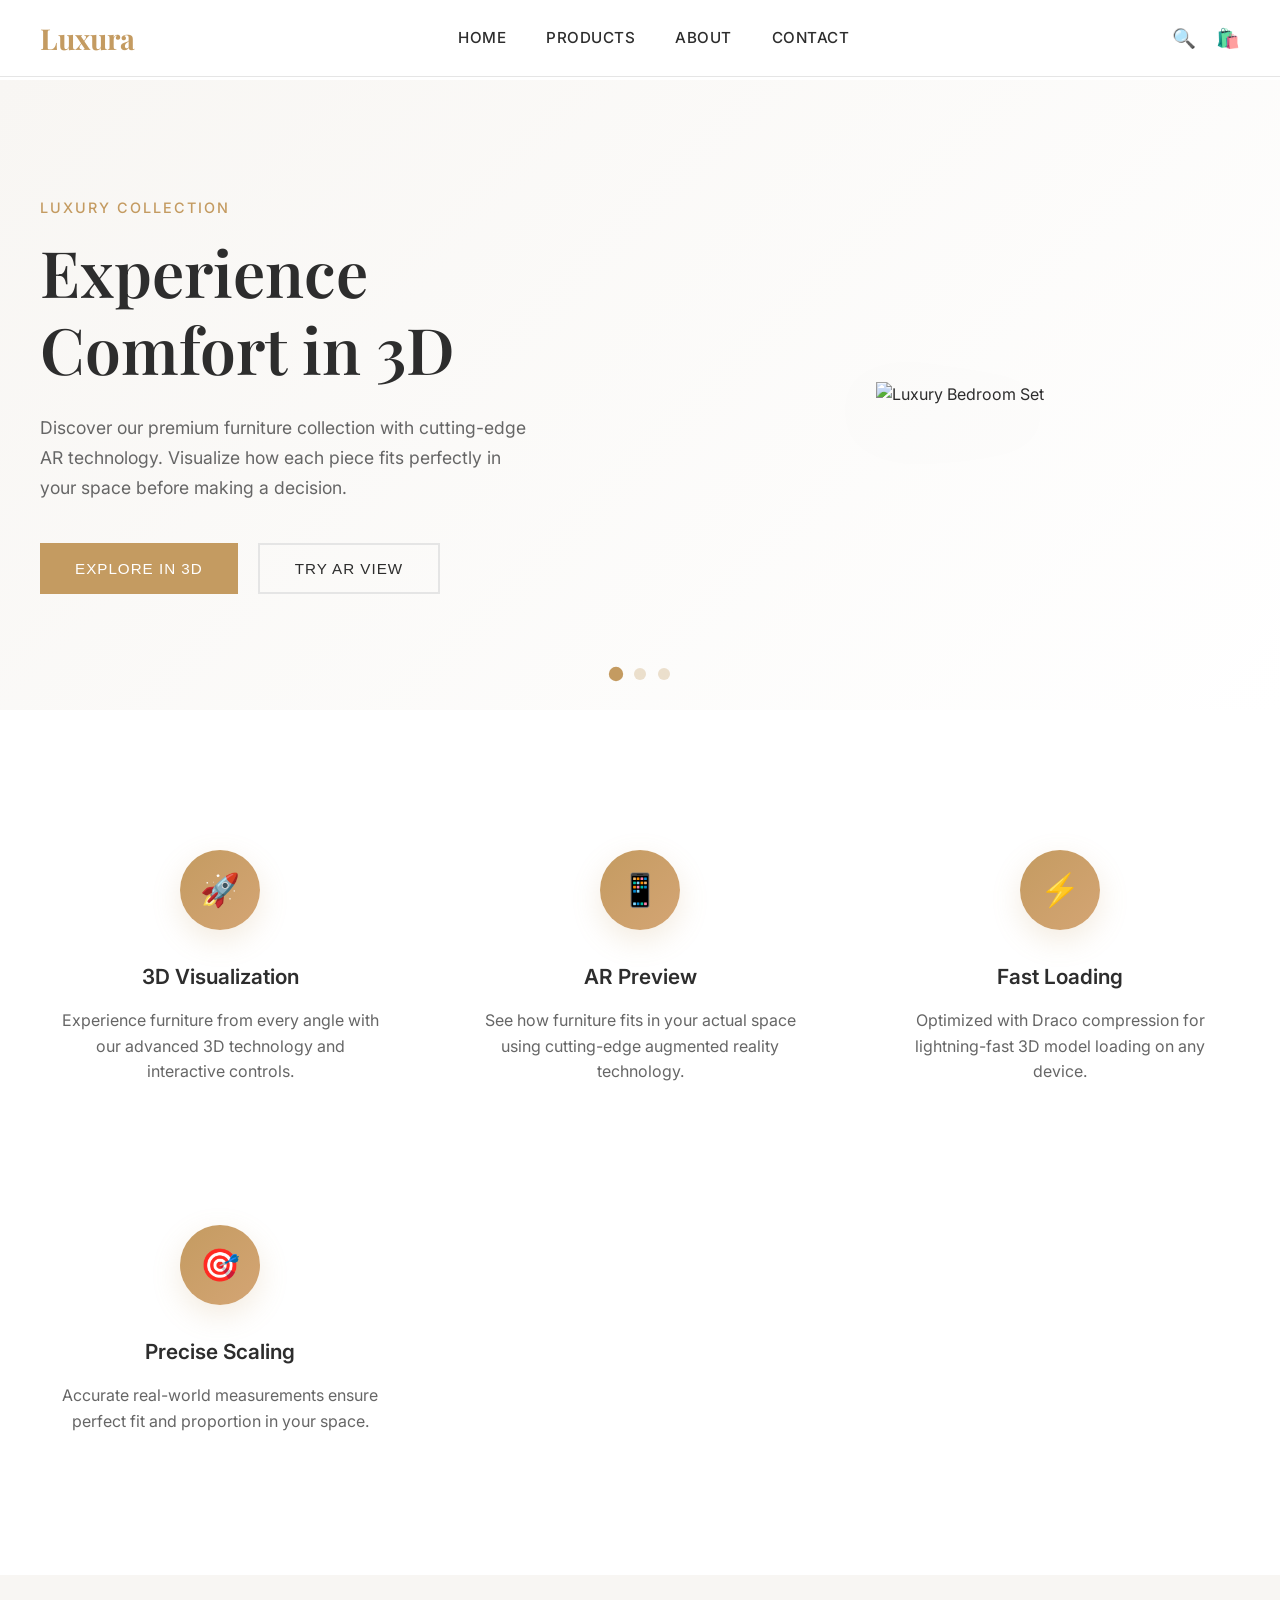
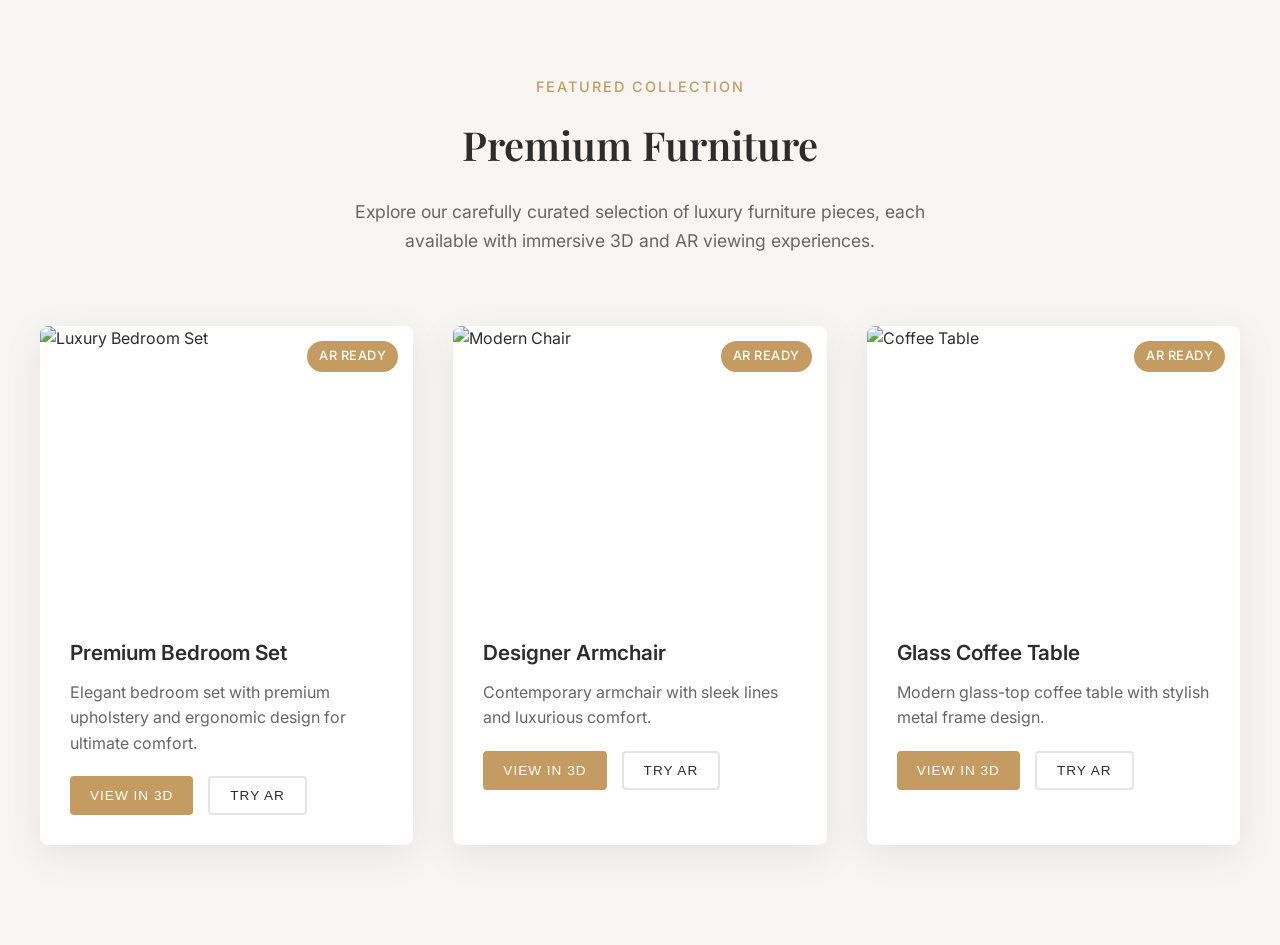
==== index.html @ 8a2a6060 "initial commit" ====
<!DOCTYPE html>
<html lang="en">
  <head>
    <meta charset="UTF-8" />
    <meta name="viewport" content="width=device-width, initial-scale=1.0" />
    <title>Luxury Furniture AR Experience</title>
    <!-- Model Viewer with Draco Compression Support -->
    <script
      type="module"
      src="https://cdn.jsdelivr.net/npm/@google/model-viewer/dist/model-viewer.min.js"
    ></script>
    <!-- Draco Decoder for Model Compression -->
    <script src="https://cdnjs.cloudflare.com/ajax/libs/three.js/r128/examples/js/libs/draco/draco_decoder.js"></script>
    <style>
      @import url("https://fonts.googleapis.com/css2?family=Playfair+Display:wght@400;500;600;700&family=Inter:wght@300;400;500;600&display=swap");

      * {
        margin: 0;
        padding: 0;
        box-sizing: border-box;
      }

      body {
        font-family: "Inter", sans-serif;
        background-color: #ffffff;
        color: #2d2d2d;
        line-height: 1.6;
      }

      /* Header Navigation */
      .header {
        position: fixed;
        top: 0;
        left: 0;
        right: 0;
        background: rgba(255, 255, 255, 0.95);
        backdrop-filter: blur(20px);
        border-bottom: 1px solid rgba(0, 0, 0, 0.1);
        z-index: 1000;
        padding: 15px 0;
        transition: all 0.3s ease;
      }

      .nav-container {
        max-width: 1400px;
        margin: 0 auto;
        padding: 0 40px;
        display: flex;
        justify-content: space-between;
        align-items: center;
      }

      .logo {
        font-family: "Playfair Display", serif;
        font-size: 1.8rem;
        font-weight: 700;
        color: #c49b61;
        text-decoration: none;
      }

      .nav-menu {
        display: flex;
        list-style: none;
        gap: 40px;
      }

      .nav-menu a {
        text-decoration: none;
        color: #2d2d2d;
        font-weight: 500;
        font-size: 0.95rem;
        transition: color 0.3s ease;
        text-transform: uppercase;
        letter-spacing: 0.5px;
      }

      .nav-menu a:hover {
        color: #c49b61;
      }

      .nav-actions {
        display: flex;
        gap: 20px;
        align-items: center;
      }

      .cart-icon,
      .search-icon {
        font-size: 1.2rem;
        color: #2d2d2d;
        cursor: pointer;
        transition: color 0.3s ease;
      }

      .cart-icon:hover,
      .search-icon:hover {
        color: #c49b61;
      }

      /* Hero Section */
      .hero-section {
        margin-top: 80px;
        position: relative;
        background: linear-gradient(135deg, #f8f6f3 0%, #ffffff 100%);
        overflow: hidden;
      }

      .hero-slider {
        position: relative;
        height: 70vh;
        min-height: 600px;
      }

      .slide {
        position: absolute;
        top: 0;
        left: 0;
        width: 100%;
        height: 100%;
        opacity: 0;
        transition: opacity 1s ease-in-out;
        display: flex;
        align-items: center;
      }

      .slide.active {
        opacity: 1;
      }

      .slide-container {
        max-width: 1400px;
        margin: 0 auto;
        padding: 0 40px;
        display: grid;
        grid-template-columns: 1fr 1fr;
        gap: 80px;
        align-items: center;
        height: 100%;
      }

      .slide-content {
        z-index: 2;
      }

      .slide-subtitle {
        font-size: 0.9rem;
        color: #c49b61;
        text-transform: uppercase;
        letter-spacing: 2px;
        margin-bottom: 15px;
        font-weight: 500;
      }

      .slide-title {
        font-family: "Playfair Display", serif;
        font-size: clamp(2.5rem, 5vw, 4rem);
        font-weight: 600;
        color: #2d2d2d;
        margin-bottom: 25px;
        line-height: 1.2;
      }

      .slide-description {
        font-size: 1.1rem;
        color: #666;
        margin-bottom: 40px;
        line-height: 1.7;
        max-width: 500px;
      }

      .hero-buttons {
        display: flex;
        gap: 20px;
        flex-wrap: wrap;
      }

      .btn-primary {
        padding: 15px 35px;
        background: #c49b61;
        color: white;
        border: none;
        font-size: 0.95rem;
        font-weight: 500;
        text-transform: uppercase;
        letter-spacing: 1px;
        cursor: pointer;
        transition: all 0.4s ease;
        text-decoration: none;
        display: inline-block;
        position: relative;
        overflow: hidden;
      }

      .btn-primary:hover {
        background: #b8915a;
        transform: translateY(-2px);
        box-shadow: 0 8px 25px rgba(196, 155, 97, 0.3);
      }

      .btn-secondary {
        padding: 15px 35px;
        background: transparent;
        color: #2d2d2d;
        border: 2px solid #e5e5e5;
        font-size: 0.95rem;
        font-weight: 500;
        text-transform: uppercase;
        letter-spacing: 1px;
        cursor: pointer;
        transition: all 0.4s ease;
        text-decoration: none;
        display: inline-block;
      }

      .btn-secondary:hover {
        border-color: #c49b61;
        color: #c49b61;
        transform: translateY(-2px);
        box-shadow: 0 8px 25px rgba(0, 0, 0, 0.1);
      }

      .slide-image {
        position: relative;
        height: 100%;
        display: flex;
        align-items: center;
        justify-content: center;
      }

      .slide-image img {
        max-width: 100%;
        max-height: 500px;
        object-fit: contain;
        filter: drop-shadow(0 20px 40px rgba(0, 0, 0, 0.1));
        transition: transform 0.6s ease;
      }

      .slide-image:hover img {
        transform: scale(1.05);
      }

      /* Slider Navigation */
      .slider-nav {
        position: absolute;
        bottom: 30px;
        left: 50%;
        transform: translateX(-50%);
        display: flex;
        gap: 12px;
        z-index: 3;
      }

      .nav-dot {
        width: 12px;
        height: 12px;
        border-radius: 50%;
        background: rgba(196, 155, 97, 0.3);
        cursor: pointer;
        transition: all 0.3s ease;
      }

      .nav-dot.active {
        background: #c49b61;
        transform: scale(1.2);
      }

      /* Loading States */
      .loading-overlay {
        position: fixed;
        top: 0;
        left: 0;
        width: 100%;
        height: 100%;
        background: rgba(255, 255, 255, 0.95);
        display: flex;
        flex-direction: column;
        align-items: center;
        justify-content: center;
        z-index: 9999;
        opacity: 0;
        visibility: hidden;
        transition: all 0.3s ease;
      }

      .loading-overlay.active {
        opacity: 1;
        visibility: visible;
      }

      .loading-spinner {
        width: 50px;
        height: 50px;
        border: 3px solid #e5e5e5;
        border-top: 3px solid #c49b61;
        border-radius: 50%;
        animation: spin 1s linear infinite;
        margin-bottom: 20px;
      }

      .loading-text {
        color: #c49b61;
        font-weight: 600;
        font-size: 1.1rem;
      }

      .loading-progress {
        width: 200px;
        height: 4px;
        background: #e5e5e5;
        border-radius: 2px;
        margin-top: 10px;
        overflow: hidden;
      }

      .loading-progress-bar {
        height: 100%;
        background: #c49b61;
        width: 0%;
        transition: width 0.3s ease;
        border-radius: 2px;
      }

      @keyframes spin {
        0% {
          transform: rotate(0deg);
        }
        100% {
          transform: rotate(360deg);
        }
      }

      /* Features Section */
      .features-section {
        padding: 100px 0;
        background: #ffffff;
      }

      .container {
        max-width: 1400px;
        margin: 0 auto;
        padding: 0 40px;
      }

      .features-grid {
        display: grid;
        grid-template-columns: repeat(auto-fit, minmax(280px, 1fr));
        gap: 60px;
      }

      .feature-card {
        text-align: center;
        padding: 40px 20px;
        transition: transform 0.4s ease;
      }

      .feature-card:hover {
        transform: translateY(-10px);
      }

      .feature-icon {
        width: 80px;
        height: 80px;
        margin: 0 auto 30px;
        background: linear-gradient(135deg, #c49b61, #d4a574);
        border-radius: 50%;
        display: flex;
        align-items: center;
        justify-content: center;
        font-size: 2rem;
        color: white;
        box-shadow: 0 10px 30px rgba(196, 155, 97, 0.2);
      }

      .feature-title {
        font-size: 1.3rem;
        font-weight: 600;
        color: #2d2d2d;
        margin-bottom: 15px;
      }

      .feature-description {
        color: #666;
        line-height: 1.6;
      }

      /* Products Section */
      .products-section {
        padding: 100px 0;
        background: #f8f6f3;
      }

      .section-title {
        text-align: center;
        margin-bottom: 70px;
      }

      .section-subtitle {
        font-size: 0.9rem;
        color: #c49b61;
        text-transform: uppercase;
        letter-spacing: 2px;
        margin-bottom: 15px;
        font-weight: 500;
      }

      .section-heading {
        font-family: "Playfair Display", serif;
        font-size: 2.5rem;
        font-weight: 600;
        color: #2d2d2d;
        margin-bottom: 20px;
      }

      .section-description {
        font-size: 1.1rem;
        color: #666;
        max-width: 600px;
        margin: 0 auto;
        line-height: 1.7;
      }

      .products-grid {
        display: grid;
        grid-template-columns: repeat(auto-fit, minmax(350px, 1fr));
        gap: 40px;
        margin-top: 60px;
      }

      .product-card {
        background: white;
        border-radius: 8px;
        overflow: hidden;
        box-shadow: 0 10px 40px rgba(0, 0, 0, 0.08);
        transition: all 0.4s ease;
        cursor: pointer;
      }

      .product-card:hover {
        transform: translateY(-5px);
        box-shadow: 0 20px 60px rgba(0, 0, 0, 0.12);
      }

      .product-image {
        height: 280px;
        overflow: hidden;
        position: relative;
      }

      .product-image img {
        width: 100%;
        height: 100%;
        object-fit: cover;
        transition: transform 0.6s ease;
      }

      .product-card:hover .product-image img {
        transform: scale(1.1);
      }

      .ar-badge {
        position: absolute;
        top: 15px;
        right: 15px;
        background: #c49b61;
        color: white;
        padding: 5px 12px;
        border-radius: 20px;
        font-size: 0.8rem;
        font-weight: 500;
        text-transform: uppercase;
        letter-spacing: 0.5px;
      }

      .product-info {
        padding: 30px;
      }

      .product-title {
        font-size: 1.3rem;
        font-weight: 600;
        color: #2d2d2d;
        margin-bottom: 10px;
      }

      .product-description {
        color: #666;
        margin-bottom: 20px;
        line-height: 1.6;
      }

      .product-actions {
        display: flex;
        gap: 15px;
      }

      .btn-small {
        padding: 10px 20px;
        font-size: 0.85rem;
        border-radius: 4px;
      }

      /* 3D Model Section */
      #model-section {
        display: none;
        padding: 100px 0;
        background: #ffffff;
        border-top: 1px solid #e5e5e5;
        animation: fadeInUp 0.8s ease-out;
      }

      @keyframes fadeInUp {
        from {
          opacity: 0;
          transform: translateY(40px);
        }
        to {
          opacity: 1;
          transform: translateY(0);
        }
      }

      .model-container {
        max-width: 1400px;
        margin: 0 auto;
        display: grid;
        grid-template-columns: 300px 1fr;
        gap: 40px;
        align-items: start;
      }

      .model-title {
        font-family: "Playfair Display", serif;
        font-size: 2.5rem;
        font-weight: 600;
        color: #2d2d2d;
        margin-bottom: 60px;
        grid-column: 1 / -1;
        text-align: center;
      }

      /* Customization Panel */
      .customization-panel {
        background: #f8f6f3;
        border-radius: 12px;
        padding: 30px;
        box-shadow: 0 10px 30px rgba(0, 0, 0, 0.1);
        position: sticky;
        top: 120px;
        max-height: calc(100vh - 140px);
        overflow-y: auto;
      }

      .panel-title {
        font-size: 1.3rem;
        font-weight: 600;
        color: #2d2d2d;
        margin-bottom: 25px;
        display: flex;
        align-items: center;
        gap: 10px;
      }

      .customization-group {
        margin-bottom: 30px;
        padding-bottom: 25px;
        border-bottom: 1px solid rgba(0, 0, 0, 0.1);
      }

      .group-title {
        font-size: 1rem;
        font-weight: 600;
        color: #2d2d2d;
        margin-bottom: 15px;
        text-transform: uppercase;
        letter-spacing: 0.5px;
      }

      .option-grid {
        display: grid;
        grid-template-columns: repeat(auto-fit, minmax(50px, 1fr));
        gap: 10px;
      }

      .color-option {
        width: 50px;
        height: 50px;
        border-radius: 8px;
        border: 3px solid transparent;
        cursor: pointer;
        transition: all 0.3s ease;
        position: relative;
      }

      .color-option.active {
        border-color: #c49b61;
        transform: scale(1.1);
        box-shadow: 0 0 0 2px rgba(196, 155, 97, 0.3);
      }

      .color-beige {
        background: #d4c5a8;
      }
      .color-brown {
        background: #8b4513;
      }
      .color-gray {
        background: #808080;
      }
      .color-navy {
        background: #1e3a8a;
      }
      .color-green {
        background: #16a34a;
      }
      .color-burgundy {
        background: #7c2d12;
      }

      .size-selector {
        display: flex;
        gap: 10px;
        flex-wrap: wrap;
      }

      .size-option {
        padding: 8px 16px;
        background: white;
        border: 2px solid #e5e5e5;
        border-radius: 6px;
        cursor: pointer;
        transition: all 0.3s ease;
        font-weight: 500;
        font-size: 0.9rem;
      }

      .size-option.active {
        background: #c49b61;
        color: white;
        border-color: #c49b61;
      }

      .price-display {
        background: white;
        padding: 20px;
        border-radius: 8px;
        text-align: center;
        margin-top: 20px;
        border: 2px solid #c49b61;
      }

      .current-price {
        font-size: 2rem;
        font-weight: 700;
        color: #c49b61;
        font-family: "Playfair Display", serif;
      }

      .price-label {
        font-size: 0.9rem;
        color: #666;
        text-transform: uppercase;
        letter-spacing: 0.5px;
      }

      .ar-controls {
        display: flex;
        gap: 10px;
        margin-top: 25px;
      }

      .ar-btn {
        flex: 1;
        padding: 12px 20px;
        border: none;
        border-radius: 6px;
        font-weight: 600;
        font-size: 0.9rem;
        cursor: pointer;
        transition: all 0.3s ease;
        text-transform: uppercase;
        letter-spacing: 0.5px;
      }

      .ar-btn-primary {
        background: #c49b61;
        color: white;
      }

      .ar-btn-primary:hover {
        background: #b8915a;
        transform: translateY(-2px);
      }

      .ar-btn-secondary {
        background: white;
        color: #2d2d2d;
        border: 2px solid #e5e5e5;
      }

      /* Model Viewer */
      .model-viewer-container {
        position: relative;
      }

      model-viewer {
        width: 100%;
        height: 600px;
        border-radius: 12px;
        box-shadow: 0 20px 60px rgba(0, 0, 0, 0.1);
        background: #f8f6f3;
      }

      /* AR overlay */
      .ar-overlay {
        position: absolute;
        top: 20px;
        left: 20px;
        right: 20px;
        background: rgba(255, 255, 255, 0.95);
        backdrop-filter: blur(10px);
        padding: 15px 20px;
        border-radius: 10px;
        display: none;
        align-items: center;
        justify-content: space-between;
        z-index: 100;
      }

      .ar-overlay.active {
        display: flex;
      }

      .ar-status {
        display: flex;
        align-items: center;
        gap: 10px;
        font-weight: 600;
        color: #c49b61;
      }

      .ar-close {
        background: none;
        border: none;
        font-size: 1.5rem;
        cursor: pointer;
        color: #666;
      }

      /* Responsive Design */
      @media (max-width: 1024px) {
        .model-container {
          grid-template-columns: 1fr;
          gap: 30px;
        }

        .customization-panel {
          position: relative;
          top: auto;
          max-height: none;
          order: -1;
        }
      }

      @media (max-width: 768px) {
        .nav-container {
          padding: 0 20px;
        }

        .nav-menu {
          display: none;
        }

        .slide-container {
          grid-template-columns: 1fr;
          gap: 40px;
          padding: 0 20px;
          text-align: center;
        }

        .container {
          padding: 0 20px;
        }

        .features-grid {
          grid-template-columns: 1fr;
          gap: 40px;
        }

        .products-grid {
          grid-template-columns: 1fr;
          gap: 30px;
        }

        model-viewer {
          height: 400px;
        }
      }
    </style>
  </head>
  <body>
    <!-- Loading Overlay -->
    <div class="loading-overlay" id="loadingOverlay">
      <div class="loading-spinner"></div>
      <div class="loading-text" id="loadingText">Loading 3D Model...</div>
      <div class="loading-progress">
        <div class="loading-progress-bar" id="loadingProgress"></div>
      </div>
    </div>

    <!-- Header -->
    <header class="header">
      <nav class="nav-container">
        <a href="#" class="logo">Luxura</a>
        <ul class="nav-menu">
          <li><a href="#home">Home</a></li>
          <li><a href="#products">Products</a></li>
          <li><a href="#about">About</a></li>
          <li><a href="#contact">Contact</a></li>
        </ul>
        <div class="nav-actions">
          <span class="search-icon">🔍</span>
          <span class="cart-icon">🛍️</span>
        </div>
      </nav>
    </header>

    <!-- Hero Section -->
    <section class="hero-section" id="home">
      <div class="hero-slider">
        <!-- Slide 1 - Premium Bed -->
        <div class="slide active">
          <div class="slide-container">
            <div class="slide-content">
              <div class="slide-subtitle">Luxury Collection</div>
              <h1 class="slide-title">Experience Comfort in 3D</h1>
              <p class="slide-description">
                Discover our premium furniture collection with cutting-edge AR
                technology. Visualize how each piece fits perfectly in your
                space before making a decision.
              </p>
              <div class="hero-buttons">
                <button class="btn-primary" onclick="openModelView()">
                  Explore in 3D
                </button>
                <button class="btn-secondary" onclick="openAR()">
                  Try AR View
                </button>
              </div>
            </div>
            <div class="slide-image">
              <img
                src="https://images.unsplash.com/photo-1631049307264-da0ec9d70304?w=600&h=400&fit=crop"
                alt="Luxury Bedroom Set"
                loading="lazy"
              />
            </div>
          </div>
        </div>

        <!-- Slide 2 -->
        <div class="slide">
          <div class="slide-container">
            <div class="slide-content">
              <div class="slide-subtitle">Modern Design</div>
              <h1 class="slide-title">Crafted for Elegance</h1>
              <p class="slide-description">
                Each piece in our collection is meticulously designed to blend
                comfort with sophisticated aesthetics, perfect for the modern
                home.
              </p>
              <div class="hero-buttons">
                <button class="btn-primary" onclick="openModelView()">
                  View Collection
                </button>
                <button class="btn-secondary">Learn More</button>
              </div>
            </div>
            <div class="slide-image">
              <img
                src="https://images.unsplash.com/photo-1586023492125-27b2c045efd7?w=600&h=400&fit=crop"
                alt="Modern Chair"
                loading="lazy"
              />
            </div>
          </div>
        </div>

        <!-- Slide 3 -->
        <div class="slide">
          <div class="slide-container">
            <div class="slide-content">
              <div class="slide-subtitle">AR Technology</div>
              <h1 class="slide-title">Future of Shopping</h1>
              <p class="slide-description">
                Revolutionary augmented reality experience lets you place
                furniture in your actual space, ensuring the perfect fit every
                time.
              </p>
              <div class="hero-buttons">
                <button class="btn-primary" onclick="openAR()">
                  Start AR Experience
                </button>
                <button class="btn-secondary">Watch Demo</button>
              </div>
            </div>
            <div class="slide-image">
              <img
                src="https://images.unsplash.com/photo-1555041469-a586c61ea9bc?w=600&h=400&fit=crop"
                alt="Living Room"
                loading="lazy"
              />
            </div>
          </div>
        </div>
      </div>

      <!-- Slider Navigation -->
      <div class="slider-nav">
        <div class="nav-dot active" onclick="showSlide(0)"></div>
        <div class="nav-dot" onclick="showSlide(1)"></div>
        <div class="nav-dot" onclick="showSlide(2)"></div>
      </div>
    </section>

    <!-- Features Section -->
    <section class="features-section">
      <div class="container">
        <div class="features-grid">
          <div class="feature-card">
            <div class="feature-icon">🚀</div>
            <h3 class="feature-title">3D Visualization</h3>
            <p class="feature-description">
              Experience furniture from every angle with our advanced 3D
              technology and interactive controls.
            </p>
          </div>
          <div class="feature-card">
            <div class="feature-icon">📱</div>
            <h3 class="feature-title">AR Preview</h3>
            <p class="feature-description">
              See how furniture fits in your actual space using cutting-edge
              augmented reality technology.
            </p>
          </div>
          <div class="feature-card">
            <div class="feature-icon">⚡</div>
            <h3 class="feature-title">Fast Loading</h3>
            <p class="feature-description">
              Optimized with Draco compression for lightning-fast 3D model
              loading on any device.
            </p>
          </div>
          <div class="feature-card">
            <div class="feature-icon">🎯</div>
            <h3 class="feature-title">Precise Scaling</h3>
            <p class="feature-description">
              Accurate real-world measurements ensure perfect fit and proportion
              in your space.
            </p>
          </div>
        </div>
      </div>
    </section>

    <!-- Products Section -->
    <section class="products-section" id="products">
      <div class="container">
        <div class="section-title">
          <div class="section-subtitle">Featured Collection</div>
          <h2 class="section-heading">Premium Furniture</h2>
          <p class="section-description">
            Explore our carefully curated selection of luxury furniture pieces,
            each available with immersive 3D and AR viewing experiences.
          </p>
        </div>

        <div class="products-grid">
          <div class="product-card" onclick="openModelView()">
            <div class="product-image">
              <img
                src="https://images.unsplash.com/photo-1631049307264-da0ec9d70304?w=400&h=300&fit=crop"
                alt="Luxury Bedroom Set"
                loading="lazy"
              />
              <div class="ar-badge">AR Ready</div>
            </div>
            <div class="product-info">
              <h3 class="product-title">Premium Bedroom Set</h3>
              <p class="product-description">
                Elegant bedroom set with premium upholstery and ergonomic design
                for ultimate comfort.
              </p>
              <div class="product-actions">
                <button class="btn-primary btn-small">View in 3D</button>
                <button class="btn-secondary btn-small">Try AR</button>
              </div>
            </div>
          </div>

          <div class="product-card">
            <div class="product-image">
              <img
                src="https://images.unsplash.com/photo-1586023492125-27b2c045efd7?w=400&h=300&fit=crop"
                alt="Modern Chair"
                loading="lazy"
              />
              <div class="ar-badge">AR Ready</div>
            </div>
            <div class="product-info">
              <h3 class="product-title">Designer Armchair</h3>
              <p class="product-description">
                Contemporary armchair with sleek lines and luxurious comfort.
              </p>
              <div class="product-actions">
                <button class="btn-primary btn-small">View in 3D</button>
                <button class="btn-secondary btn-small">Try AR</button>
              </div>
            </div>
          </div>

          <div class="product-card">
            <div class="product-image">
              <img
                src="https://images.unsplash.com/photo-1555041469-a586c61ea9bc?w=400&h=300&fit=crop"
                alt="Coffee Table"
                loading="lazy"
              />
              <div class="ar-badge">AR Ready</div>
            </div>
            <div class="product-info">
              <h3 class="product-title">Glass Coffee Table</h3>
              <p class="product-description">
                Modern glass-top coffee table with stylish metal frame design.
              </p>
              <div class="product-actions">
                <button class="btn-primary btn-small">View in 3D</button>
                <button class="btn-secondary btn-small">Try AR</button>
              </div>
            </div>
          </div>
        </div>
      </div>
    </section>

    <!-- 3D Model Section -->
    <section id="model-section">
      <div class="container">
        <h2 class="model-title">Customize Your Furniture</h2>
        <div class="model-container">
          <!-- Customization Panel -->
          <div class="customization-panel">
            <h3 class="panel-title">🎨 Customization Options</h3>

            <!-- Color Selection -->
            <div class="customization-group">
              <div class="group-title">Colors</div>
              <div class="option-grid">
                <div
                  class="color-option color-beige active"
                  data-color="beige"
                  title="Beige"
                ></div>
                <div
                  class="color-option color-brown"
                  data-color="brown"
                  title="Brown"
                ></div>
                <div
                  class="color-option color-gray"
                  data-color="gray"
                  title="Gray"
                ></div>
                <div
                  class="color-option color-navy"
                  data-color="navy"
                  title="Navy"
                ></div>
                <div
                  class="color-option color-green"
                  data-color="green"
                  title="Green"
                ></div>
                <div
                  class="color-option color-burgundy"
                  data-color="burgundy"
                  title="Burgundy"
                ></div>
              </div>
            </div>

            <!-- Size Selection -->
            <div class="customization-group">
              <div class="group-title">Size</div>
              <div class="size-selector">
                <div class="size-option" data-size="single">Single</div>
                <div class="size-option active" data-size="queen">Queen</div>
                <div class="size-option" data-size="king">King</div>
              </div>
            </div>

            <!-- Price Display -->
            <div class="price-display">
              <div class="price-label">Current Price</div>
              <div class="current-price" id="currentPrice">$1,299</div>
            </div>

            <!-- AR Controls -->
            <div class="ar-controls">
              <button class="ar-btn ar-btn-primary" onclick="launchCustomAR()">
                View in AR
              </button>
              <button
                class="ar-btn ar-btn-secondary"
                onclick="resetCustomization()"
              >
                Reset
              </button>
              <button
                class="ar-btn ar-btn-secondary"
                onclick="reloadModel()"
                id="reloadBtn"
                style="display: none"
              >
                Reload Model
              </button>
            </div>
          </div>

          <!-- Model Viewer Container -->
          <div class="model-viewer-container">
            <!-- AR Overlay -->
            <div class="ar-overlay" id="arOverlay">
              <div class="ar-status">
                <span>🎯</span>
                <span>AR Mode Active - Tap to place furniture</span>
              </div>
              <button class="ar-close" onclick="closeAR()">&times;</button>
            </div>

            <model-viewer
              id="modelViewer"
              src="Asset.glb"
              alt="Customizable 3D furniture model"
              auto-rotate
              camera-controls
              ar
              ar-modes="scene-viewer webxr quick-look"
              shadow-intensity="1"
              environment-image="neutral"
              exposure="1"
              shadow-softness="0.25"
              loading="eager"
              poster="data:image/svg+xml,%3Csvg xmlns='http://www.w3.org/2000/svg' width='300' height='200'%3E%3Crect width='100%25' height='100%25' fill='%23f8f6f3'/%3E%3Ctext x='50%25' y='50%25' font-size='18' text-anchor='middle' dy='.3em' fill='%23c49b61'%3ELoading 3D Model...%3C/text%3E%3C/svg%3E"
              ar-scale="auto"
              ar-placement="floor"
              interaction-prompt="auto"
            >
              <!-- AR button -->
              <button
                slot="ar-button"
                class="ar-btn ar-btn-primary"
                style="position: absolute; bottom: 20px; right: 20px"
              >
                👁️ View in AR
              </button>

              <!-- Loading progress -->
              <div slot="progress-bar" class="progress-bar hide">
                <div class="update-bar"></div>
              </div>
            </model-viewer>
          </div>
        </div>
      </div>
    </section>

    <script>
      // Enhanced customization state with Draco compression support
      let customizationState = {
        color: "beige",
        material: "fabric",
        size: "queen",
        addons: [],
        basePrice: 1299,
        totalPrice: 1299,
      };

      // Price modifiers for bedroom furniture
      const priceModifiers = {
        colors: {
          beige: 0,
          brown: 50,
          gray: 25,
          navy: 75,
          green: 60,
          burgundy: 100,
        },
        sizes: {
          single: -300,
          queen: 0,
          king: 450,
        },
      };

      // Color combinations for bedroom set
      const colorMaterials = {
        beige: "#d4c5a8",
        brown: "#8b4513",
        gray: "#808080",
        navy: "#1e3a8a",
        green: "#16a34a",
        burgundy: "#7c2d12",
      };

      // Enhanced loading system with Draco compression
      function showLoadingWithProgress(text = "Loading 3D Model...") {
        const overlay = document.getElementById("loadingOverlay");
        const loadingText = document.getElementById("loadingText");
        const progressBar = document.getElementById("loadingProgress");

        overlay.classList.add("active");
        loadingText.textContent = text;

        // Simulate Draco decompression progress
        let progress = 0;
        const interval = setInterval(() => {
          progress += Math.random() * 15;
          if (progress > 100) progress = 100;

          progressBar.style.width = progress + "%";

          if (progress < 30) {
            loadingText.textContent = "Initializing Draco decoder...";
          } else if (progress < 60) {
            loadingText.textContent = "Decompressing 3D geometry...";
          } else if (progress < 90) {
            loadingText.textContent = "Loading textures...";
          } else {
            loadingText.textContent = "Finalizing model...";
          }

          if (progress >= 100) {
            clearInterval(interval);
            setTimeout(() => {
              hideLoading();
            }, 500);
          }
        }, 100);
      }

      function hideLoading() {
        const overlay = document.getElementById("loadingOverlay");
        const progressBar = document.getElementById("loadingProgress");
        overlay.classList.remove("active");
        progressBar.style.width = "0%";
      }

      // Initialize customization with enhanced performance
      function initializeCustomization() {
        // Color selection
        document.querySelectorAll(".color-option").forEach((option) => {
          option.addEventListener("click", function () {
            document
              .querySelectorAll(".color-option")
              .forEach((o) => o.classList.remove("active"));
            this.classList.add("active");
            customizationState.color = this.dataset.color;
            updateModelAppearance();
            updatePrice();
          });
        });

        // Size selection
        document.querySelectorAll(".size-option").forEach((option) => {
          option.addEventListener("click", function () {
            document
              .querySelectorAll(".size-option")
              .forEach((o) => o.classList.remove("active"));
            this.classList.add("active");
            customizationState.size = this.dataset.size;
            updateModelScale();
            updatePrice();
          });
        });
      }

      // Enhanced model update with better performance
      function updateModelAppearance() {
        const modelViewer = document.getElementById("modelViewer");

        if (modelViewer && modelViewer.model) {
          const color = colorMaterials[customizationState.color];

          // Use efficient material updating
          requestAnimationFrame(() => {
            modelViewer.model.materials.forEach((material) => {
              if (material.pbrMetallicRoughness) {
                const rgb = hexToRgb(color);
                material.pbrMetallicRoughness.setBaseColorFactor([
                  rgb.r / 255,
                  rgb.g / 255,
                  rgb.b / 255,
                  1.0,
                ]);
              }
            });
          });
        }
      }

      function updateModelScale() {
        const modelViewer = document.getElementById("modelViewer");
        const scaleMap = {
          single: 0.8,
          queen: 1.0,
          king: 1.3,
        };

        const scale = scaleMap[customizationState.size];
        if (modelViewer) {
          modelViewer.scale = `${scale} ${scale} ${scale}`;
        }
      }

      // Helper function to convert hex to RGB
      function hexToRgb(hex) {
        const result = /^#?([a-f\d]{2})([a-f\d]{2})([a-f\d]{2})$/i.exec(hex);
        return result
          ? {
              r: parseInt(result[1], 16),
              g: parseInt(result[2], 16),
              b: parseInt(result[3], 16),
            }
          : null;
      }

      // Enhanced price update with animation
      function updatePrice() {
        let totalPrice = customizationState.basePrice;

        // Add color modifier
        totalPrice += priceModifiers.colors[customizationState.color] || 0;

        // Add size modifier
        totalPrice += priceModifiers.sizes[customizationState.size] || 0;

        customizationState.totalPrice = totalPrice;

        // Smooth price animation
        const priceElement = document.getElementById("currentPrice");
        priceElement.style.transform = "scale(1.1)";
        priceElement.style.color = "#c49b61";

        setTimeout(() => {
          priceElement.textContent = `${totalPrice.toLocaleString()}`;
          priceElement.style.transform = "scale(1)";
        }, 150);
      }

      // Enhanced AR launch with Draco optimization
      function launchCustomAR() {
        const modelViewer = document.getElementById("modelViewer");
        showLoadingWithProgress("Preparing AR experience...");

        // Apply customizations before AR
        updateModelAppearance();
        updateModelScale();

        setTimeout(() => {
          if (modelViewer.canActivateAR) {
            modelViewer
              .activateAR()
              .then(() => {
                hideLoading();
                document.getElementById("arOverlay").classList.add("active");
                console.log("AR launched with optimized Draco model");
              })
              .catch((error) => {
                hideLoading();
                console.error("AR activation failed:", error);
                alert(
                  "AR not supported on this device. Viewing in 3D mode instead."
                );
              });
          } else {
            hideLoading();
            alert("AR is not supported on this device or browser.");
          }
        }, 1500);
      }

      function closeAR() {
        const modelViewer = document.getElementById("modelViewer");
        document.getElementById("arOverlay").classList.remove("active");

        if (modelViewer.ar && modelViewer.ar.status === "session-started") {
          modelViewer.ar.stop();
        }
      }

      function resetCustomization() {
        customizationState = {
          color: "beige",
          material: "fabric",
          size: "queen",
          addons: [],
          basePrice: 1299,
          totalPrice: 1299,
        };

        // Reset UI
        document
          .querySelectorAll(".color-option")
          .forEach((o) => o.classList.remove("active"));
        document.querySelector('[data-color="beige"]').classList.add("active");

        document
          .querySelectorAll(".size-option")
          .forEach((o) => o.classList.remove("active"));
        document.querySelector('[data-size="queen"]').classList.add("active");

        updateModelAppearance();
        updateModelScale();
        updatePrice();
      }

      // Add reload model function
      function reloadModel() {
        const modelViewer = document.getElementById("modelViewer");
        const reloadBtn = document.getElementById("reloadBtn");

        showLoadingWithProgress("Reloading 3D model...");
        reloadBtn.style.display = "none";

        // Force reload by changing src
        const currentSrc = modelViewer.src;
        modelViewer.src = "";
        setTimeout(() => {
          modelViewer.src = currentSrc;
        }, 100);
      }

      // Slider functionality with lazy loading
      let currentSlide = 0;
      const slides = document.querySelectorAll(".slide");
      const dots = document.querySelectorAll(".nav-dot");

      function showSlide(index) {
        slides[currentSlide].classList.remove("active");
        dots[currentSlide].classList.remove("active");

        currentSlide = index;

        slides[currentSlide].classList.add("active");
        dots[currentSlide].classList.add("active");
      }

      // Auto-advance slider
      setInterval(() => {
        const nextSlide = (currentSlide + 1) % slides.length;
        showSlide(nextSlide);
      }, 5000);

      function openModelView() {
        showLoadingWithProgress("Loading interactive 3D model...");

        setTimeout(() => {
          const modelSection = document.getElementById("model-section");
          modelSection.style.display = "block";

          modelSection.scrollIntoView({
            behavior: "smooth",
            block: "start",
          });

          // Load model with Draco compression
          const modelViewer = document.getElementById("modelViewer");
          if (modelViewer.src) {
            hideLoading();
          }
        }, 1000);
      }

      function openAR() {
        const modelViewer = document.getElementById("modelViewer");
        showLoadingWithProgress("Initializing AR...");

        setTimeout(() => {
          if (modelViewer.canActivateAR) {
            modelViewer
              .activateAR()
              .then(() => {
                hideLoading();
              })
              .catch((error) => {
                hideLoading();
                alert("AR not supported on this device or browser.");
              });
          } else {
            hideLoading();
            alert("AR is not supported on this device or browser.");
          }
        }, 800);
      }

      // Initialize when DOM is ready
      document.addEventListener("DOMContentLoaded", () => {
        const modelViewer = document.getElementById("modelViewer");

        // Initialize customization
        initializeCustomization();

        // Try multiple model sources as fallbacks
        const modelSources = ["Asset.glb"];

        let currentModelIndex = 0;

        function tryLoadModel() {
          if (currentModelIndex >= modelSources.length) {
            hideLoading();
            alert(
              "Unable to load 3D model. Please check your internet connection."
            );
            return;
          }

          modelViewer.src = modelSources[currentModelIndex];
          console.log(
            `Attempting to load model: ${modelSources[currentModelIndex]}`
          );
        }

        // Enhanced model viewer event listeners
        modelViewer.addEventListener("load", () => {
          console.log("3D model loaded successfully");
          hideLoading();

          // Apply initial customizations
          setTimeout(() => {
            updateModelAppearance();
            updateModelScale();
          }, 100);
        });

        modelViewer.addEventListener("error", (event) => {
          console.error("Model loading error:", event.detail);
          currentModelIndex++;
          if (currentModelIndex < modelSources.length) {
            console.log("Trying fallback model...");
            tryLoadModel();
          } else {
            hideLoading();
            alert("Error loading 3D model. Please try again later.");
          }
        });

        // Start with the first model
        tryLoadModel();

        // Progress tracking
        modelViewer.addEventListener("progress", (event) => {
          const progress = event.detail.totalProgress * 100;
          const progressBar = document.getElementById("loadingProgress");
          if (progressBar) {
            progressBar.style.width = progress + "%";
          }

          if (progress > 0) {
            const loadingText = document.getElementById("loadingText");
            if (progress < 25) {
              loadingText.textContent = "Downloading model...";
            } else if (progress < 50) {
              loadingText.textContent = "Processing geometry...";
            } else if (progress < 75) {
              loadingText.textContent = "Loading textures...";
            } else {
              loadingText.textContent = "Almost ready...";
            }
          }
        });

        // AR session handling with enhanced feedback
        modelViewer.addEventListener("ar-status", (event) => {
          if (event.detail.status === "session-started") {
            console.log("AR session started successfully");
          } else if (event.detail.status === "failed") {
            console.log("AR session failed to start");
            alert("AR is not supported on this device or browser");
          }
        });

        // Intersection Observer for performance
        const animationObserver = new IntersectionObserver(
          (entries) => {
            entries.forEach((entry) => {
              if (entry.isIntersecting) {
                entry.target.classList.add("animate-in");
              }
            });
          },
          {
            threshold: 0.1,
            rootMargin: "0px 0px -50px 0px",
          }
        );

        // Observe elements for animation
        document
          .querySelectorAll(".feature-card, .product-card")
          .forEach((el) => {
            animationObserver.observe(el);
          });
      });

      // Enhanced header scroll effect
      window.addEventListener("scroll", () => {
        const header = document.querySelector(".header");
        if (window.scrollY > 100) {
          header.style.background = "rgba(255, 255, 255, 0.98)";
          header.style.boxShadow = "0 2px 20px rgba(0, 0, 0, 0.1)";
        } else {
          header.style.background = "rgba(255, 255, 255, 0.95)";
          header.style.boxShadow = "none";
        }
      });

      // Performance monitoring for Draco decompression
      function measureDracoPerformance() {
        if ("performance" in window) {
          const observer = new PerformanceObserver((list) => {
            list.getEntries().forEach((entry) => {
              if (entry.name.includes("draco")) {
                console.log("Draco decompression time:", entry.duration);
              }
            });
          });
          observer.observe({ entryTypes: ["measure"] });
        }
      }

      measureDracoPerformance();
    </script>
  </body>
</html>
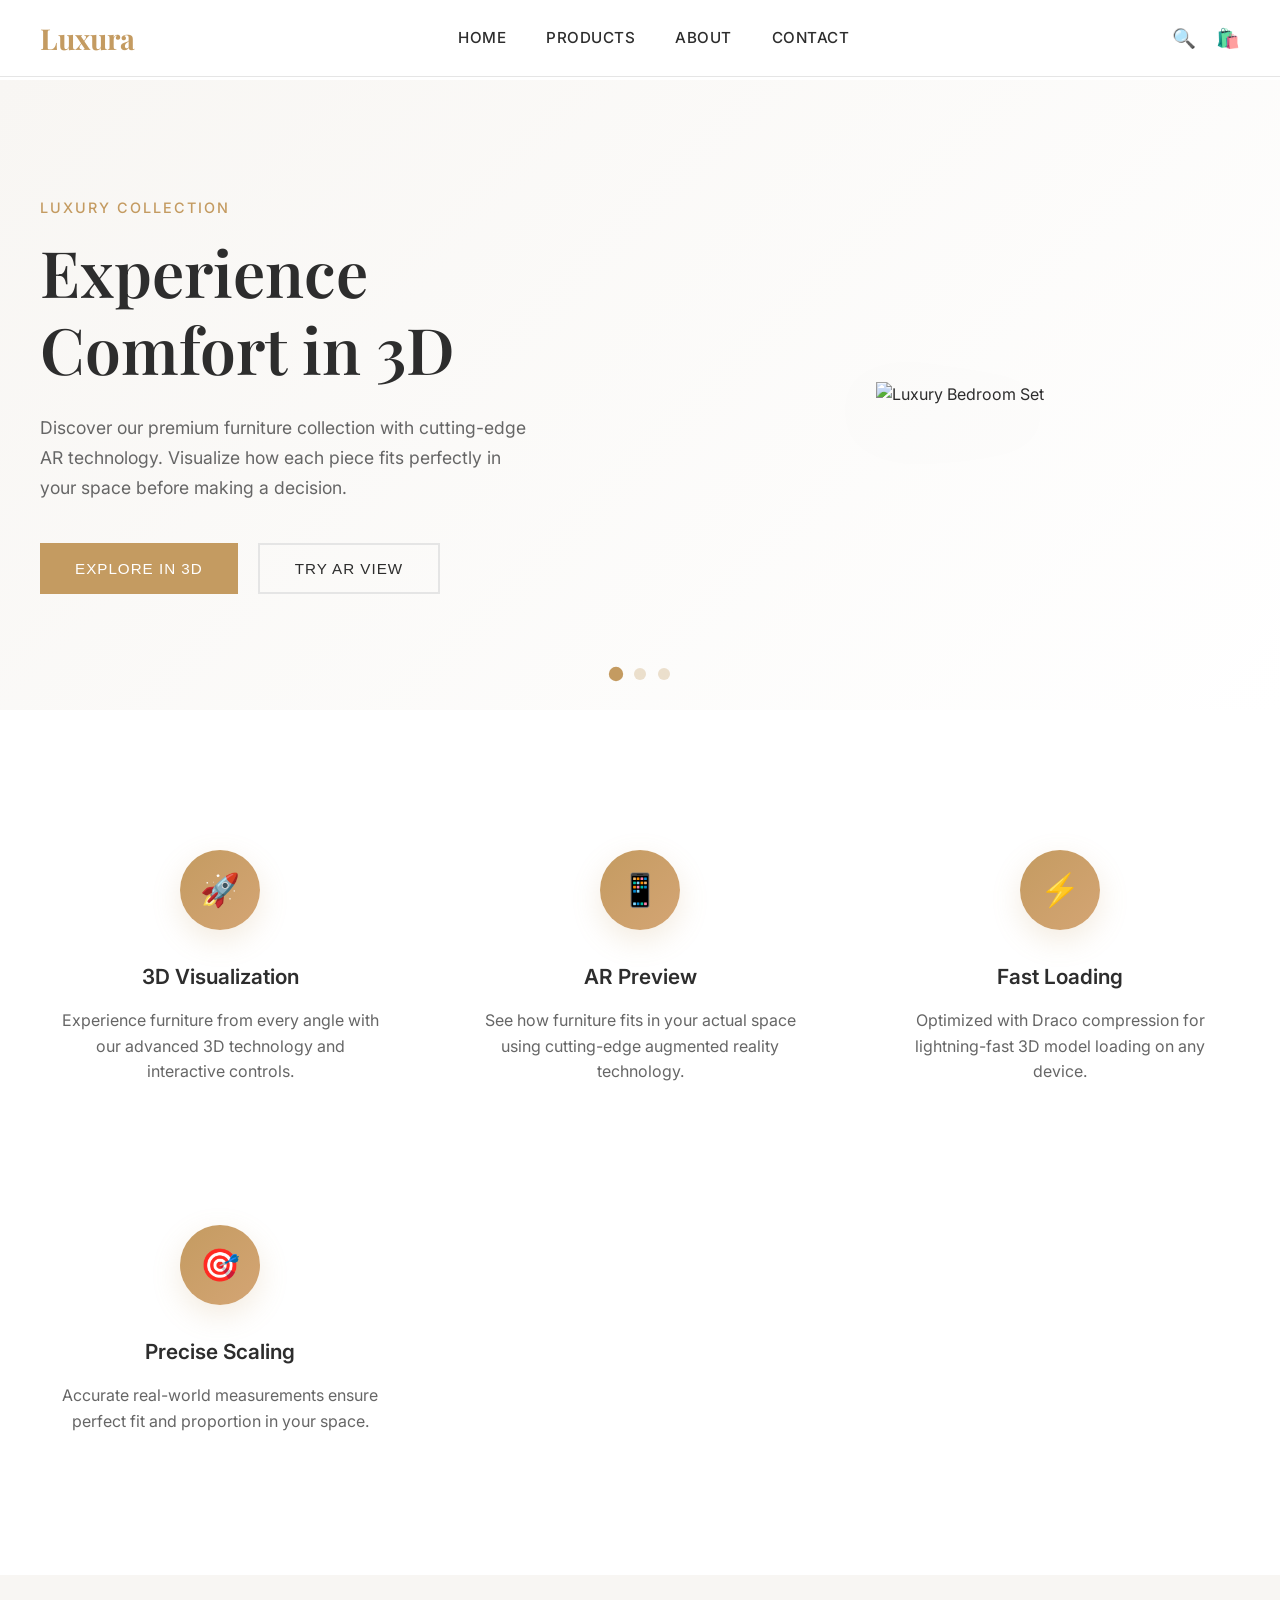
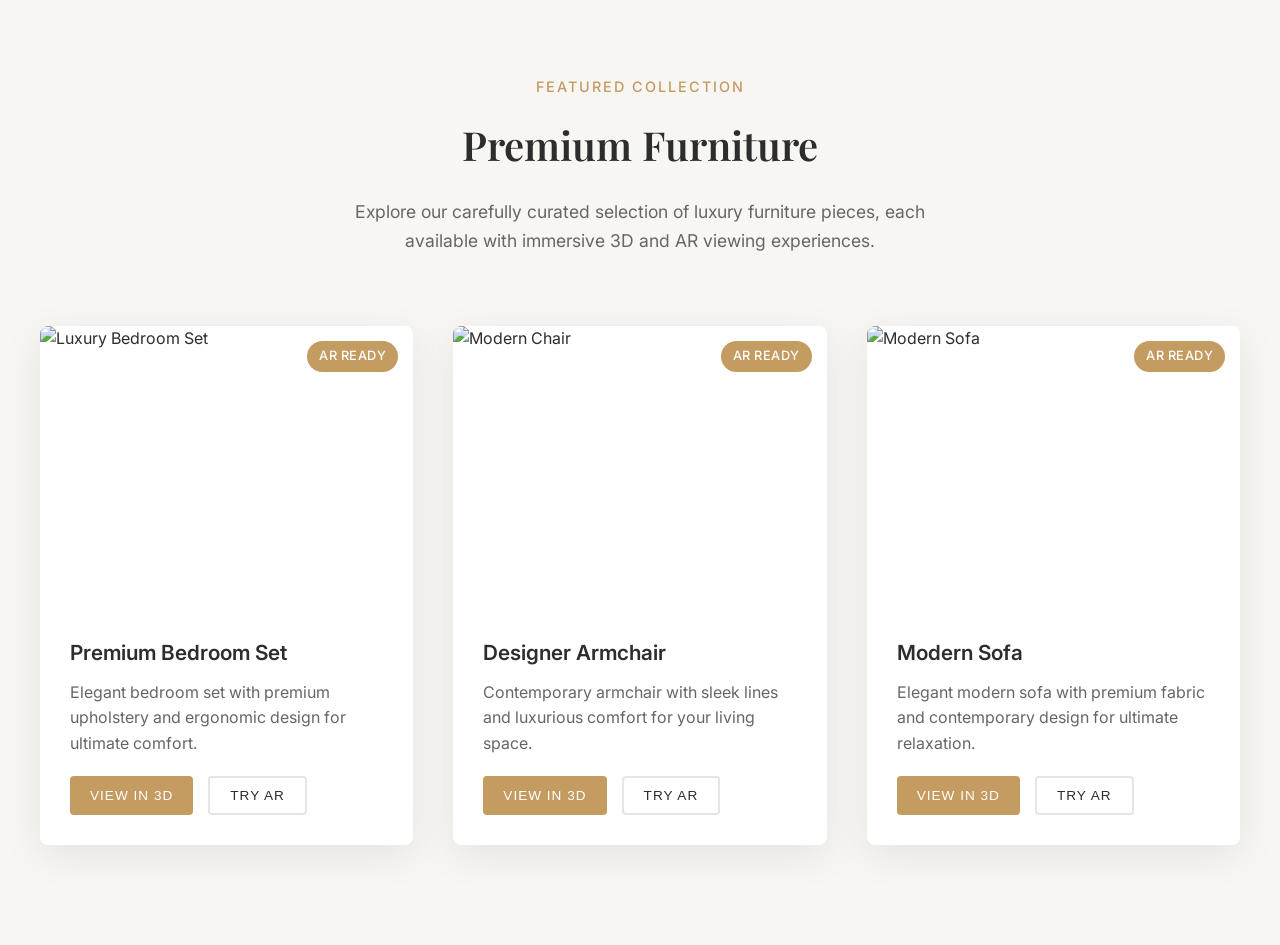
==== commit baa4f8cf: "updated with all new models" ====
--- a/index.html
+++ b/index.html
@@ -9,8 +9,6 @@
       type="module"
       src="https://cdn.jsdelivr.net/npm/@google/model-viewer/dist/model-viewer.min.js"
     ></script>
-    <!-- Draco Decoder for Model Compression -->
-    <script src="https://cdnjs.cloudflare.com/ajax/libs/three.js/r128/examples/js/libs/draco/draco_decoder.js"></script>
     <style>
       @import url("https://fonts.googleapis.com/css2?family=Playfair+Display:wght@400;500;600;700&family=Inter:wght@300;400;500;600&display=swap");
 
@@ -666,6 +664,7 @@
         display: flex;
         gap: 10px;
         margin-top: 25px;
+        flex-wrap: wrap;
       }
 
       .ar-btn {
@@ -679,6 +678,7 @@
         transition: all 0.3s ease;
         text-transform: uppercase;
         letter-spacing: 0.5px;
+        min-width: 120px;
       }
 
       .ar-btn-primary {
@@ -766,15 +766,119 @@
           padding: 0 20px;
         }
 
+        .logo {
+          font-size: 1.4rem;
+        }
+
         .nav-menu {
           display: none;
         }
 
+        /* Mobile Hero Section - Completely Redesigned */
+        .hero-section {
+          margin-top: 65px;
+          background: linear-gradient(180deg, #f8f6f3 0%, #ffffff 100%);
+        }
+
+        .hero-slider {
+          height: auto;
+          min-height: auto;
+        }
+
+        .slide {
+          position: static !important;
+          opacity: 1 !important;
+          display: none;
+          height: auto;
+        }
+
+        .slide.active {
+          display: block;
+        }
+
         .slide-container {
-          grid-template-columns: 1fr;
-          gap: 40px;
-          padding: 0 20px;
+          display: flex;
+          flex-direction: column-reverse;
+          gap: 0;
+          padding: 30px 20px 40px;
           text-align: center;
+          height: auto;
+          align-items: center;
+        }
+
+        .slide-content {
+          width: 100%;
+          padding-top: 20px;
+        }
+
+        .slide-image {
+          width: 100%;
+          height: 240px;
+          display: flex;
+          align-items: center;
+          justify-content: center;
+          padding: 20px 0;
+        }
+
+        .slide-image img {
+          max-height: 220px;
+          height: auto;
+          width: auto;
+          max-width: 90%;
+          object-fit: contain;
+        }
+
+        .slide-subtitle {
+          font-size: 0.75rem;
+          margin-bottom: 8px;
+          letter-spacing: 1.5px;
+        }
+
+        .slide-title {
+          font-size: 1.75rem;
+          margin-bottom: 15px;
+          line-height: 1.3;
+        }
+
+        .slide-description {
+          font-size: 0.9rem;
+          margin: 0 auto 20px;
+          line-height: 1.6;
+          padding: 0 10px;
+        }
+
+        .hero-buttons {
+          display: flex;
+          flex-direction: column;
+          gap: 12px;
+          width: 100%;
+          align-items: center;
+        }
+
+        .btn-primary,
+        .btn-secondary {
+          padding: 14px 30px;
+          font-size: 0.85rem;
+          width: 100%;
+          max-width: 300px;
+          text-align: center;
+        }
+
+        .slider-nav {
+          position: static;
+          transform: none;
+          justify-content: center;
+          padding: 20px 0 10px;
+        }
+
+        .nav-dot {
+          width: 8px;
+          height: 8px;
+        }
+
+        /* Mobile Features Section */
+        .features-section {
+          padding: 50px 0;
         }
 
         .container {
@@ -783,16 +887,156 @@
 
         .features-grid {
           grid-template-columns: 1fr;
-          gap: 40px;
+          gap: 35px;
+        }
+
+        .feature-card {
+          padding: 30px 15px;
+        }
+
+        .feature-icon {
+          width: 65px;
+          height: 65px;
+          font-size: 1.6rem;
+          margin-bottom: 20px;
+        }
+
+        .feature-title {
+          font-size: 1.15rem;
+          margin-bottom: 10px;
+        }
+
+        .feature-description {
+          font-size: 0.9rem;
+        }
+
+        /* Mobile Products Section */
+        .products-section {
+          padding: 50px 0;
+        }
+
+        .section-title {
+          margin-bottom: 40px;
+        }
+
+        .section-subtitle {
+          font-size: 0.75rem;
+          margin-bottom: 10px;
+        }
+
+        .section-heading {
+          font-size: 1.8rem;
+          margin-bottom: 12px;
+        }
+
+        .section-description {
+          font-size: 0.9rem;
+          padding: 0 10px;
         }
 
         .products-grid {
           grid-template-columns: 1fr;
-          gap: 30px;
-        }
-
+          gap: 25px;
+          margin-top: 30px;
+        }
+
+        .product-card {
+          border-radius: 12px;
+        }
+
+        .product-image {
+          height: 220px;
+        }
+
+        .product-info {
+          padding: 20px;
+        }
+
+        .product-title {
+          font-size: 1.15rem;
+          margin-bottom: 8px;
+        }
+
+        .product-description {
+          font-size: 0.85rem;
+          margin-bottom: 15px;
+        }
+
+        .product-actions {
+          flex-direction: column;
+          gap: 10px;
+        }
+
+        .btn-small {
+          width: 100%;
+          padding: 12px 20px;
+        }
+
+        /* Mobile Model Section */
         model-viewer {
           height: 400px;
+          border-radius: 8px;
+        }
+
+        .model-container {
+          gap: 20px;
+          padding: 0 20px;
+        }
+
+        .model-title {
+          font-size: 1.8rem;
+          margin-bottom: 30px;
+        }
+
+        .customization-panel {
+          padding: 20px;
+          border-radius: 8px;
+        }
+
+        .panel-title {
+          font-size: 1.1rem;
+          margin-bottom: 20px;
+        }
+
+        .customization-group {
+          margin-bottom: 20px;
+          padding-bottom: 20px;
+        }
+
+        .group-title {
+          font-size: 0.9rem;
+        }
+
+        .option-grid {
+          gap: 8px;
+        }
+
+        .color-option {
+          width: 45px;
+          height: 45px;
+        }
+
+        .size-option {
+          padding: 10px 16px;
+          font-size: 0.85rem;
+        }
+
+        .price-display {
+          padding: 18px;
+        }
+
+        .current-price {
+          font-size: 1.8rem;
+        }
+
+        .ar-controls {
+          flex-direction: column;
+          gap: 10px;
+        }
+
+        .ar-btn {
+          width: 100%;
+          padding: 14px 20px;
         }
       }
     </style>
@@ -839,7 +1083,7 @@
                 space before making a decision.
               </p>
               <div class="hero-buttons">
-                <button class="btn-primary" onclick="openModelView()">
+                <button class="btn-primary" onclick="openModelView('bed')">
                   Explore in 3D
                 </button>
                 <button class="btn-secondary" onclick="openAR()">
@@ -869,7 +1113,7 @@
                 home.
               </p>
               <div class="hero-buttons">
-                <button class="btn-primary" onclick="openModelView()">
+                <button class="btn-primary" onclick="openModelView('bed')">
                   View Collection
                 </button>
                 <button class="btn-secondary">Learn More</button>
@@ -975,7 +1219,7 @@
         </div>
 
         <div class="products-grid">
-          <div class="product-card" onclick="openModelView()">
+          <div class="product-card" onclick="openModelView('bed')">
             <div class="product-image">
               <img
                 src="https://images.unsplash.com/photo-1631049307264-da0ec9d70304?w=400&h=300&fit=crop"
@@ -997,7 +1241,7 @@
             </div>
           </div>
 
-          <div class="product-card">
+          <div class="product-card" onclick="openModelView('armchair')">
             <div class="product-image">
               <img
                 src="https://images.unsplash.com/photo-1586023492125-27b2c045efd7?w=400&h=300&fit=crop"
@@ -1009,7 +1253,8 @@
             <div class="product-info">
               <h3 class="product-title">Designer Armchair</h3>
               <p class="product-description">
-                Contemporary armchair with sleek lines and luxurious comfort.
+                Contemporary armchair with sleek lines and luxurious comfort for
+                your living space.
               </p>
               <div class="product-actions">
                 <button class="btn-primary btn-small">View in 3D</button>
@@ -1018,19 +1263,20 @@
             </div>
           </div>
 
-          <div class="product-card">
+          <div class="product-card" onclick="openModelView('sofa')">
             <div class="product-image">
               <img
                 src="https://images.unsplash.com/photo-1555041469-a586c61ea9bc?w=400&h=300&fit=crop"
-                alt="Coffee Table"
+                alt="Modern Sofa"
                 loading="lazy"
               />
               <div class="ar-badge">AR Ready</div>
             </div>
             <div class="product-info">
-              <h3 class="product-title">Glass Coffee Table</h3>
+              <h3 class="product-title">Modern Sofa</h3>
               <p class="product-description">
-                Modern glass-top coffee table with stylish metal frame design.
+                Elegant modern sofa with premium fabric and contemporary design
+                for ultimate relaxation.
               </p>
               <div class="product-actions">
                 <button class="btn-primary btn-small">View in 3D</button>
@@ -1139,7 +1385,7 @@
 
             <model-viewer
               id="modelViewer"
-              src="Asset.glb"
+              src="Bed.glb"
               alt="Customizable 3D furniture model"
               auto-rotate
               camera-controls
@@ -1175,6 +1421,77 @@
     </section>
 
     <script>
+      // Current product category
+      let currentCategory = "bed";
+
+      // Product configurations
+      const productConfigs = {
+        bed: {
+          model: "Bed.glb",
+          name: "Premium Bedroom Set",
+          basePrice: 1299,
+          sizes: ["single", "queen", "king"],
+          defaultSize: "queen",
+          priceModifiers: {
+            colors: {
+              beige: 0,
+              brown: 50,
+              gray: 25,
+              navy: 75,
+              green: 60,
+              burgundy: 100,
+            },
+            sizes: {
+              single: -300,
+              queen: 0,
+              king: 450,
+            },
+          },
+        },
+        armchair: {
+          model: "ArmChair.glb",
+          name: "Designer Armchair",
+          basePrice: 899,
+          sizes: ["standard"],
+          defaultSize: "standard",
+          priceModifiers: {
+            colors: {
+              beige: 0,
+              brown: 40,
+              gray: 20,
+              navy: 60,
+              green: 50,
+              burgundy: 80,
+            },
+            sizes: {
+              standard: 0,
+            },
+          },
+        },
+        sofa: {
+          model: "ModernSofa.glb",
+          name: "Modern Sofa",
+          basePrice: 1899,
+          sizes: ["2-seater", "3-seater", "l-shape"],
+          defaultSize: "3-seater",
+          priceModifiers: {
+            colors: {
+              beige: 0,
+              brown: 75,
+              gray: 50,
+              navy: 100,
+              green: 85,
+              burgundy: 125,
+            },
+            sizes: {
+              "2-seater": -400,
+              "3-seater": 0,
+              "l-shape": 600,
+            },
+          },
+        },
+      };
+
       // Enhanced customization state with Draco compression support
       let customizationState = {
         color: "beige",
@@ -1183,23 +1500,6 @@
         addons: [],
         basePrice: 1299,
         totalPrice: 1299,
-      };
-
-      // Price modifiers for bedroom furniture
-      const priceModifiers = {
-        colors: {
-          beige: 0,
-          brown: 50,
-          gray: 25,
-          navy: 75,
-          green: 60,
-          burgundy: 100,
-        },
-        sizes: {
-          single: -300,
-          queen: 0,
-          king: 450,
-        },
       };
 
       // Color combinations for bedroom set
@@ -1310,13 +1610,29 @@
 
       function updateModelScale() {
         const modelViewer = document.getElementById("modelViewer");
-        const scaleMap = {
-          single: 0.8,
-          queen: 1.0,
-          king: 1.3,
-        };
-
-        const scale = scaleMap[customizationState.size];
+        const config = productConfigs[currentCategory];
+
+        let scale = 1.0;
+
+        // Category-specific scaling
+        if (currentCategory === "bed") {
+          const scaleMap = {
+            single: 0.8,
+            queen: 1.0,
+            king: 1.3,
+          };
+          scale = scaleMap[customizationState.size] || 1.0;
+        } else if (currentCategory === "armchair") {
+          scale = 1.0;
+        } else if (currentCategory === "sofa") {
+          const scaleMap = {
+            "2-seater": 0.85,
+            "3-seater": 1.0,
+            "l-shape": 1.2,
+          };
+          scale = scaleMap[customizationState.size] || 1.0;
+        }
+
         if (modelViewer) {
           modelViewer.scale = `${scale} ${scale} ${scale}`;
         }
@@ -1336,13 +1652,15 @@
 
       // Enhanced price update with animation
       function updatePrice() {
-        let totalPrice = customizationState.basePrice;
+        const config = productConfigs[currentCategory];
+        let totalPrice = config.basePrice;
 
         // Add color modifier
-        totalPrice += priceModifiers.colors[customizationState.color] || 0;
+        totalPrice +=
+          config.priceModifiers.colors[customizationState.color] || 0;
 
         // Add size modifier
-        totalPrice += priceModifiers.sizes[customizationState.size] || 0;
+        totalPrice += config.priceModifiers.sizes[customizationState.size] || 0;
 
         customizationState.totalPrice = totalPrice;
 
@@ -1399,13 +1717,15 @@
       }
 
       function resetCustomization() {
+        const config = productConfigs[currentCategory];
+
         customizationState = {
           color: "beige",
           material: "fabric",
-          size: "queen",
+          size: config.defaultSize,
           addons: [],
-          basePrice: 1299,
-          totalPrice: 1299,
+          basePrice: config.basePrice,
+          totalPrice: config.basePrice,
         };
 
         // Reset UI
@@ -1417,7 +1737,9 @@
         document
           .querySelectorAll(".size-option")
           .forEach((o) => o.classList.remove("active"));
-        document.querySelector('[data-size="queen"]').classList.add("active");
+        document
+          .querySelector(`[data-size="${config.defaultSize}"]`)
+          ?.classList.add("active");
 
         updateModelAppearance();
         updateModelScale();
@@ -1461,11 +1783,47 @@
         showSlide(nextSlide);
       }, 5000);
 
-      function openModelView() {
-        showLoadingWithProgress("Loading interactive 3D model...");
+      function openModelView(category = "bed") {
+        currentCategory = category;
+        const config = productConfigs[category];
+
+        showLoadingWithProgress(`Loading ${config.name}...`);
 
         setTimeout(() => {
           const modelSection = document.getElementById("model-section");
+          const modelViewer = document.getElementById("modelViewer");
+          const modelTitle = document.querySelector(".model-title");
+
+          // Update title
+          modelTitle.textContent = `Customize Your ${config.name}`;
+
+          // Update model source
+          modelViewer.src = config.model;
+
+          // Reset and update customization state
+          customizationState = {
+            color: "beige",
+            material: "fabric",
+            size: config.defaultSize,
+            addons: [],
+            basePrice: config.basePrice,
+            totalPrice: config.basePrice,
+          };
+
+          // Update size options
+          updateSizeOptions(config.sizes, config.defaultSize);
+
+          // Reset color selection
+          document
+            .querySelectorAll(".color-option")
+            .forEach((o) => o.classList.remove("active"));
+          document
+            .querySelector('[data-color="beige"]')
+            ?.classList.add("active");
+
+          // Update price display
+          updatePrice();
+
           modelSection.style.display = "block";
 
           modelSection.scrollIntoView({
@@ -1473,12 +1831,43 @@
             block: "start",
           });
 
-          // Load model with Draco compression
-          const modelViewer = document.getElementById("modelViewer");
-          if (modelViewer.src) {
-            hideLoading();
-          }
+          hideLoading();
         }, 1000);
+      }
+
+      function updateSizeOptions(sizes, defaultSize) {
+        const sizeSelector = document.querySelector(".size-selector");
+        sizeSelector.innerHTML = "";
+
+        const sizeLabels = {
+          single: "Single",
+          queen: "Queen",
+          king: "King",
+          standard: "Standard",
+          "2-seater": "2-Seater",
+          "3-seater": "3-Seater",
+          "l-shape": "L-Shape",
+        };
+
+        sizes.forEach((size) => {
+          const option = document.createElement("div");
+          option.className = "size-option";
+          if (size === defaultSize) option.classList.add("active");
+          option.dataset.size = size;
+          option.textContent = sizeLabels[size] || size;
+
+          option.addEventListener("click", function () {
+            document
+              .querySelectorAll(".size-option")
+              .forEach((o) => o.classList.remove("active"));
+            this.classList.add("active");
+            customizationState.size = this.dataset.size;
+            updateModelScale();
+            updatePrice();
+          });
+
+          sizeSelector.appendChild(option);
+        });
       }
 
       function openAR() {
@@ -1510,29 +1899,9 @@
         // Initialize customization
         initializeCustomization();
 
-        // Try multiple model sources as fallbacks
-        const modelSources = ["Asset.glb"];
-
-        let currentModelIndex = 0;
-
-        function tryLoadModel() {
-          if (currentModelIndex >= modelSources.length) {
-            hideLoading();
-            alert(
-              "Unable to load 3D model. Please check your internet connection."
-            );
-            return;
-          }
-
-          modelViewer.src = modelSources[currentModelIndex];
-          console.log(
-            `Attempting to load model: ${modelSources[currentModelIndex]}`
-          );
-        }
-
         // Enhanced model viewer event listeners
         modelViewer.addEventListener("load", () => {
-          console.log("3D model loaded successfully");
+          console.log(`3D model loaded successfully: ${currentCategory}`);
           hideLoading();
 
           // Apply initial customizations
@@ -1544,18 +1913,11 @@
 
         modelViewer.addEventListener("error", (event) => {
           console.error("Model loading error:", event.detail);
-          currentModelIndex++;
-          if (currentModelIndex < modelSources.length) {
-            console.log("Trying fallback model...");
-            tryLoadModel();
-          } else {
-            hideLoading();
-            alert("Error loading 3D model. Please try again later.");
-          }
+          hideLoading();
+          alert(
+            `Error loading 3D model: ${productConfigs[currentCategory].name}. Please check if the file exists.`
+          );
         });
-
-        // Start with the first model
-        tryLoadModel();
 
         // Progress tracking
         modelViewer.addEventListener("progress", (event) => {
